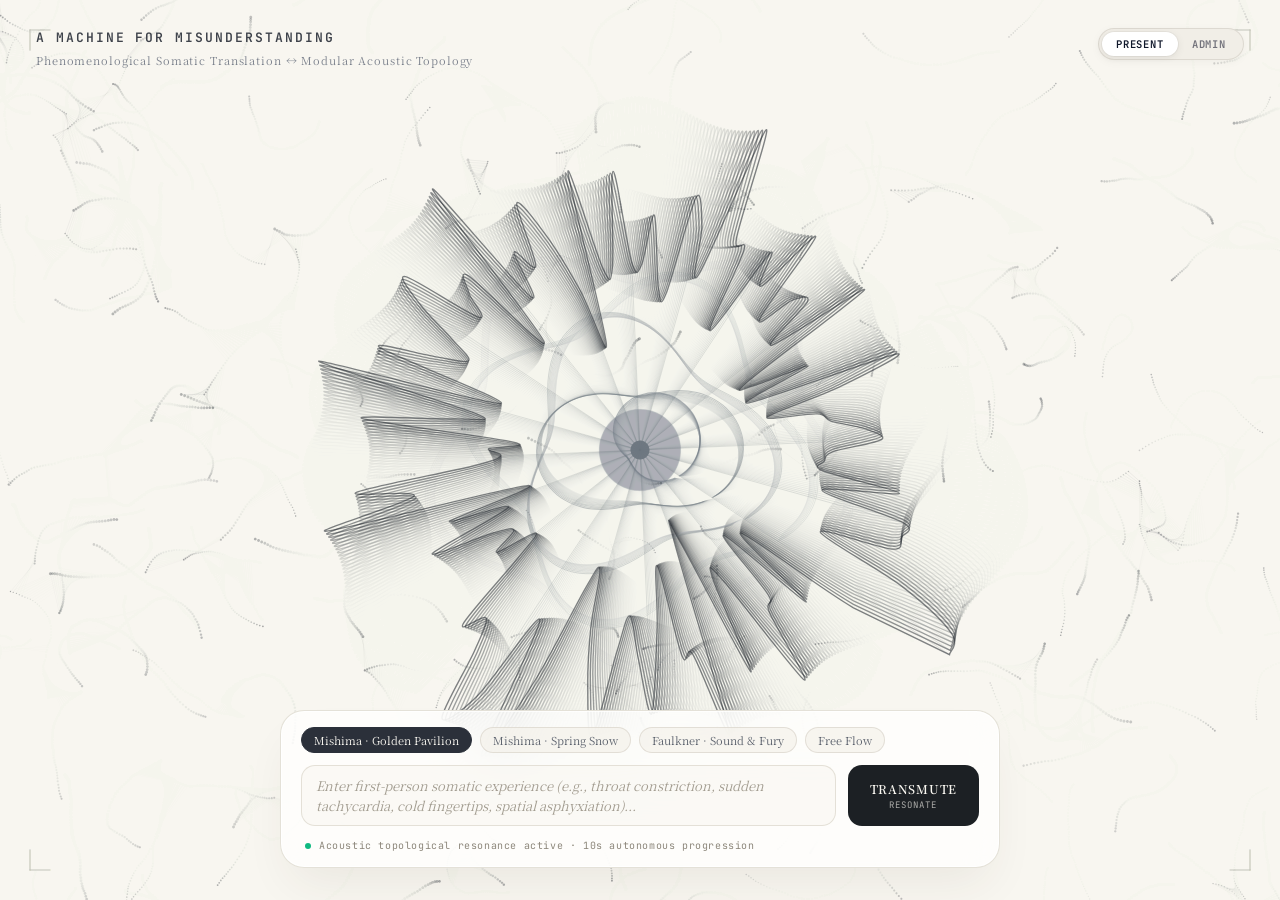
==== web/index.html @ 235a3e31 "feat: dual-mode UI (Present generative art & Admin console) with frequency-driven particles and Engl" ====
<!DOCTYPE html>
<html lang="en">
<head>
  <meta charset="UTF-8">
  <meta name="viewport" content="width=device-width, initial-scale=1.0, maximum-scale=1.0, user-scalable=no">
  <title>A Machine for Misunderstanding · Acoustic Resonant Topology</title>
  <link rel="stylesheet" href="style.css">
  <link rel="preconnect" href="https://fonts.googleapis.com">
  <link rel="preconnect" href="https://fonts.gstatic.com" crossorigin>
  <link href="https://fonts.googleapis.com/css2?family=JetBrains+Mono:ital,wght@0,300;0,400;0,600;0,700;1,400&family=Noto+Serif+SC:wght@300;400;600;700&display=swap" rel="stylesheet">
</head>
<body>

  <!-- ========================================================
       1. PRESENT MODE (Exhibition & Pure Generative Art)
       Warm Ivory Xuan Paper (#f8f6f0), fluid visual aesthetics,
       frequency-driven particle field, zero technical jargon
       ======================================================== -->
  <div id="presentView" class="view-container active">
    <!-- p5.js Full-bleed Canvas Container -->
    <div id="canvasContainer"></div>

    <!-- Floating Minimalist Top Bar -->
    <header class="present-top-bar">
      <div class="present-brand">
        <h1 class="present-brand-en">A MACHINE FOR MISUNDERSTANDING</h1>
        <p class="present-brand-cn">Phenomenological Somatic Translation ↔ Modular Acoustic Topology</p>
      </div>

      <!-- Mode Switch Capsule -->
      <div class="view-switch-capsule">
        <button class="switch-btn active" data-target="present">PRESENT</button>
        <button class="switch-btn" data-target="admin">ADMIN</button>
      </div>
    </header>

    <!-- Floating Minimalist Somatic Input Dock -->
    <div class="present-dock">
      <!-- Literature Excerpt Presets -->
      <div class="present-presets" id="presentPresets">
        <button class="present-preset-chip active" data-id="1">Mishima · Golden Pavilion</button>
        <button class="present-preset-chip" data-id="2">Mishima · Spring Snow</button>
        <button class="present-preset-chip" data-id="3">Faulkner · Sound & Fury</button>
        <button class="present-preset-chip" data-id="custom">Free Flow</button>
      </div>

      <!-- Text Input & Transmutation Action -->
      <div class="present-input-wrap">
        <textarea id="presentTextInput" rows="2" placeholder="Enter first-person somatic experience (e.g., throat constriction, sudden tachycardia, cold fingertips, spatial asphyxiation)..."></textarea>
        <button id="presentTransmuteBtn" class="present-transmute-btn">
          <span class="btn-primary-text">TRANSMUTE</span>
          <span class="btn-sub-text">RESONATE</span>
        </button>
      </div>

      <!-- Non-intrusive Resonance Pulse Indicator -->
      <div class="present-status-row">
        <span class="pulse-dot"></span>
        <span id="presentStatusHint" class="status-hint">Acoustic topological resonance active · 10s autonomous progression</span>
      </div>
    </div>
  </div>


  <!-- ========================================================
       2. ADMIN MODE (Modular Engineering Dashboard)
       Complete 8-channel CV telemetry, 4D sliders, and history log
       ======================================================== -->
  <div id="adminView" class="view-container">
    <div class="app-container">
      <!-- Header Navigation -->
      <header class="top-nav">
        <div class="brand">
          <div class="logo-pulse"></div>
          <div>
            <h1 class="brand-title">A MACHINE FOR MISUNDERSTANDING [ADMIN]</h1>
            <p class="brand-sub">Phenomenological Somatic Translation ↔ VCV Rack Acoustic Center</p>
          </div>
        </div>
        <div class="status-cluster">
          <div class="status-pill status-online">
            <span class="dot"></span>
            <span class="label">OSC: 127.0.0.1:7001</span>
          </div>
          <div class="status-pill status-bpm">
            <span class="label">BPM:</span>
            <span id="headerBpm" class="val-highlight">157</span>
          </div>
          <div class="status-pill status-mode">
            <span id="headerMode" class="val-highlight">Ionian Major (-4V)</span>
          </div>

          <!-- Mode Switch Capsule -->
          <div class="view-switch-capsule">
            <button class="switch-btn" data-target="present">PRESENT</button>
            <button class="switch-btn active" data-target="admin">ADMIN</button>
          </div>
        </div>
      </header>

      <!-- Main Grid -->
      <main class="main-grid">
        <!-- Left Column: Input & Affective Dimensions -->
        <section class="grid-col left-col">
          <!-- Panel 01: Somatic Text Ingress -->
          <div class="card panel-ingress">
            <div class="card-header">
              <div class="header-tag">01 / INGRESS</div>
              <h2>Phenomenological Somatic Ingress</h2>
            </div>
            
            <div class="preset-selector">
              <span class="preset-label">Canonical Excerpts:</span>
              <div class="preset-buttons" id="presetButtons">
                <button class="preset-btn active" data-id="1">Mishima: Golden Pavilion</button>
                <button class="preset-btn" data-id="2">Mishima: Spring Snow</button>
                <button class="preset-btn" data-id="3">Faulkner: Sound & Fury</button>
                <button class="preset-btn" data-id="custom">Custom Blank</button>
              </div>
            </div>

            <div class="input-wrapper">
              <textarea id="bodyTextInput" rows="4" placeholder="Enter first-person somatic description (respiration, throat spasm, thermal dissipation, tachycardia, muscle constriction, spatial asphyxiation)..."></textarea>
              <div class="input-footer">
                <span id="charCount">0 chars</span>
                <button id="interpretBtn" class="btn-primary">
                  <span class="btn-icon">⚡</span>
                  <span class="btn-text">Translate & Drive VCV Rack</span>
                </button>
              </div>
            </div>

            <!-- Blackbox Reasoning Card -->
            <div class="interpretation-box">
              <div class="interp-header">
                <span class="interp-tag">MACHINE INTERPRETATION (DEEPSEEK VADC)</span>
                <span id="interpLatency" class="interp-latency">Ready</span>
              </div>
              <p id="interpReasoning" class="interp-text">System ready. Select a preset or input somatic text to awaken machine translation.</p>
            </div>
          </div>

          <!-- Panel 02: 4D Affective Vector Space -->
          <div class="card panel-vadc">
            <div class="card-header">
              <div class="header-tag">02 / AFFECTIVE SPACE</div>
              <h2>4D Affective Vector Space (Real-time Slider Modulation)</h2>
            </div>

            <div class="sliders-list">
              <!-- Valence -->
              <div class="slider-group">
                <div class="slider-label-row">
                  <span class="axis-name">VALENCE</span>
                  <span class="axis-sub">Agony / Spasm ↔ Warmth / Radiance</span>
                  <span id="valValence" class="axis-value">0.50</span>
                </div>
                <input type="range" id="sliderValence" min="0" max="1" step="0.01" value="0.5" class="range-slider slider-valence">
              </div>

              <!-- Arousal -->
              <div class="slider-group">
                <div class="slider-label-row">
                  <span class="axis-name">AROUSAL</span>
                  <span class="axis-sub">Hypothermic Stupor ↔ Frenzied Shiver</span>
                  <span id="valArousal" class="axis-value">0.50</span>
                </div>
                <input type="range" id="sliderArousal" min="0" max="1" step="0.01" value="0.5" class="range-slider slider-arousal">
              </div>

              <!-- Dominance -->
              <div class="slider-group">
                <div class="slider-label-row">
                  <span class="axis-name">DOMINANCE</span>
                  <span class="axis-sub">Helpless Collapse ↔ Sovereign Expansion</span>
                  <span id="valDominance" class="axis-value">0.50</span>
                </div>
                <input type="range" id="sliderDominance" min="0" max="1" step="0.01" value="0.5" class="range-slider slider-dominance">
              </div>

              <!-- Confidence -->
              <div class="slider-group">
                <div class="slider-label-row">
                  <span class="axis-name">CONFIDENCE</span>
                  <span class="axis-sub">Ambivalence / Drift ↔ Decisive Clarity</span>
                  <span id="valConfidence" class="axis-value">0.70</span>
                </div>
                <input type="range" id="sliderConfidence" min="0" max="1" step="0.01" value="0.7" class="range-slider slider-confidence">
              </div>
            </div>
          </div>
        </section>

        <!-- Right Column: Physical Voltages & Modular Engine -->
        <section class="grid-col right-col">
          <!-- Panel 03: Eurorack 8-Channel CV Telemetry & Control -->
          <div class="card panel-rack">
            <div class="card-header">
              <div class="header-tag">03 / MODULAR RACK MATRIX</div>
              <h2>Eurorack Physical Control Voltages & Modal Chords (8 Channels)</h2>
            </div>

            <div class="cv-grid">
              <!-- CH 1: Timbre -->
              <div class="cv-cell" id="cellTimbre">
                <div class="cell-head">
                  <span class="ch-badge">CH 1</span>
                  <span class="ch-path">/param/timbre</span>
                  <span class="ch-val" id="cvValTimbre">1.25 V</span>
                </div>
                <div class="ch-title">Plaits Timbre & Model</div>
                <div class="ch-desc" id="cvDescTimbre">Model 4 (Harmonic Additive Pad)</div>
                <input type="range" id="sliderCvTimbre" min="0" max="2.65" step="0.01" value="1.25" class="cv-slider">
              </div>

              <!-- CH 2: Frequency -->
              <div class="cv-cell" id="cellFrequency">
                <div class="cell-head">
                  <span class="ch-badge">CH 2</span>
                  <span class="ch-path">/param/frequency</span>
                  <span class="ch-val" id="cvValFrequency">+1.41 V</span>
                </div>
                <div class="ch-title">Clocked BPM (Cardiac Pulse)</div>
                <div class="ch-desc" id="cvDescFrequency">157 BPM (Dense Rhythmic Pulse)</div>
                <input type="range" id="sliderCvFrequency" min="-3" max="4" step="0.05" value="1.41" class="cv-slider">
              </div>

              <!-- CH 3: Amplitude -->
              <div class="cv-cell" id="cellAmplitude">
                <div class="cell-head">
                  <span class="ch-badge">CH 3</span>
                  <span class="ch-path">/param/amplitude</span>
                  <span class="ch-val" id="cvValAmplitude">8.04 V</span>
                </div>
                <div class="ch-title">VCA-1 Level (Master Gain)</div>
                <div class="ch-desc">Full Scale · Non-silent</div>
                <input type="range" id="sliderCvAmplitude" min="2" max="10" step="0.1" value="8.04" class="cv-slider">
              </div>

              <!-- CH 4: Envelope -->
              <div class="cv-cell" id="cellEnvelope">
                <div class="cell-head">
                  <span class="ch-badge">CH 4</span>
                  <span class="ch-path">/param/envelope</span>
                  <span class="ch-val" id="cvValEnvelope">-0.70 V</span>
                </div>
                <div class="ch-title">Plateau Decay / ADSR</div>
                <div class="ch-desc">Spatial Reverb Dissipation</div>
                <input type="range" id="sliderCvEnvelope" min="-5" max="5" step="0.1" value="-0.7" class="cv-slider">
              </div>

              <!-- CH 5: ScaleCV Mode -->
              <div class="cv-cell highlight-cell" id="cellMode">
                <div class="cell-head">
                  <span class="ch-badge">CH 5</span>
                  <span class="ch-path">/param/mode</span>
                  <span class="ch-val" id="cvValMode">-4.00 V</span>
                </div>
                <div class="ch-title">ScaleCV Mode Selection (7 Modal Spectra)</div>
                <div class="ch-desc highlight-text" id="cvDescMode">Ionian Major (-4V · Helpless Resignation & Static Fate)</div>
                <div class="mode-pills">
                  <button class="mode-pill active" data-v="-4.0">Ionian (-4V · Resigned)</button>
                  <button class="mode-pill" data-v="-3.0">Dorian (-3V · Poetic)</button>
                  <button class="mode-pill" data-v="-2.0">Phrygian (-2V · Resilient)</button>
                  <button class="mode-pill" data-v="-1.0">Lydian (-1V · Surreal)</button>
                  <button class="mode-pill" data-v="0.0">Mixolydian (0V · Radiant)</button>
                  <button class="mode-pill" data-v="1.0">Aeolian (+1V · Sorrow)</button>
                  <button class="mode-pill" data-v="2.0">Locrian (+2V · Collapse)</button>
                </div>
              </div>

              <!-- CH 6 & 7: Chord Progression -->
              <div class="cv-cell highlight-cell full-width-cell" id="cellChord">
                <div class="cell-head">
                  <span class="ch-badge">CH 6 & 7</span>
                  <span class="ch-path">/param/chord & type</span>
                  <span class="ch-val" id="cvValChord">IV · Triad</span>
                </div>
                <div class="ch-title-row">
                  <span class="ch-title">Autonomous Chord Progression Sequencer</span>
                  <div class="progression-controls">
                    <button id="toggleProgressionBtn" class="prog-toggle-btn active">⏸ Auto-Progressing</button>
                    <select id="progSpeedSelect" class="prog-speed-select">
                      <option value="6.0">Step 6.0s (Fluid)</option>
                      <option value="10.0" selected>Step 10.0s (Standard · Spatial Breathing)</option>
                      <option value="15.0">Step 15.0s (Slow · Meditative)</option>
                      <option value="20.0">Step 20.0s (Ultra-extended · Drone Micro-shift)</option>
                    </select>
                  </div>
                </div>
                <div class="ch-desc highlight-text" id="cvDescChord">Current Chord: IV (Subdominant) · Triad</div>
                
                <!-- 4-Step Progression Track -->
                <div class="progression-track" id="progressionTrack">
                  <!-- Dynamically rendered by app.js -->
                </div>

                <!-- Manual Chord Fallback Overrides -->
                <div class="chord-selector">
                  <select id="selectChordDegree" class="app-select">
                    <option value="0">I (Tonic - 0V)</option>
                    <option value="1">ii (Supertonic - 1V)</option>
                    <option value="2">iii (Mediant - 2V)</option>
                    <option value="3">IV (Subdominant - 3V)</option>
                    <option value="4">V (Dominant - 4V)</option>
                    <option value="5">vi (Submediant - 5V)</option>
                    <option value="6">vii° (Diminished - 6V)</option>
                  </select>
                  <select id="selectChordType" class="app-select">
                    <option value="0">Triad (0V)</option>
                    <option value="1">7th Chord (1V)</option>
                    <option value="2">9th Chord (2V)</option>
                  </select>
                </div>
              </div>

              <!-- CH 8: Noise Level -->
              <div class="cv-cell" id="cellNoise">
                <div class="cell-head">
                  <span class="ch-badge">CH 8</span>
                  <span class="ch-path">/param/noise</span>
                  <span class="ch-val" id="cvValNoise">6.63 V</span>
                </div>
                <div class="ch-title">MixMaster Track 5 Noise Level</div>
                <div class="ch-desc">Granular Burst & White Noise Overdrive Fader</div>
                <input type="range" id="sliderCvNoise" min="2" max="10" step="0.1" value="6.63" class="cv-slider">
              </div>
            </div>
          </div>

          <!-- Panel 04: Translation Gap History Log -->
          <div class="card panel-history">
            <div class="card-header">
              <div class="header-tag">04 / COMMUNICATION GAP LOG</div>
              <h2>Translation Audit History (Empirical Comparison & Double-Blind Review)</h2>
            </div>
            <div class="history-list" id="historyList">
              <div class="history-loading">Loading history log...</div>
            </div>
          </div>
        </section>
      </main>

      <!-- Bottom Status Bar -->
      <footer class="bottom-bar">
        <span>Project 2: A Machine for Misunderstanding · Rex Li Portfolio</span>
        <span>VCV Rack ↔ Max ↔ DeepSeek VAD Phenomenology Bridge</span>
      </footer>
    </div>
  </div>

  <!-- Scripts -->
  <script src="p5.min.js"></script>
  <script src="visualizer.js"></script>
  <script src="app.js"></script>
</body>
</html>
---- web/style.css ----
/* ========================================================
   A Machine for Misunderstanding · Responsive Modular Styling
   ======================================================== */

:root {
  --bg-main: #0c0f14;
  --bg-card: #151a22;
  --bg-card-sub: #1b222d;
  --border-color: #273142;
  --border-focus: #3b82f6;
  
  --text-main: #e2e8f0;
  --text-muted: #8b9bb4;
  --text-dim: #55657e;
  
  /* Modular Accent Colors */
  --accent-cyan: #06b6d4;
  --accent-amber: #f59e0b;
  --accent-green: #10b981;
  --accent-purple: #a855f7;
  --accent-red: #ef4444;
  --accent-blue: #3b82f6;
  
  --font-mono: 'JetBrains Mono', monospace;
  --font-serif: 'Noto Serif SC', serif;
  
  --radius-sm: 6px;
  --radius-md: 10px;
  --radius-lg: 16px;
}

* {
  box-sizing: border-box;
  margin: 0;
  padding: 0;
}

body {
  background-color: var(--bg-main);
  color: var(--text-main);
  font-family: var(--font-mono);
  font-size: 13px;
  line-height: 1.5;
  -webkit-font-smoothing: antialiased;
  min-height: 100vh;
}

.app-container {
  max-width: 1560px;
  margin: 0 auto;
  padding: 16px 20px;
  display: flex;
  flex-direction: column;
  min-height: 100vh;
  gap: 16px;
}

/* ================= Top Navigation ================= */
.top-nav {
  display: flex;
  justify-content: space-between;
  align-items: center;
  flex-wrap: wrap;
  gap: 16px;
  background: var(--bg-card);
  border: 1px solid var(--border-color);
  padding: 14px 20px;
  border-radius: var(--radius-lg);
  box-shadow: 0 4px 24px rgba(0, 0, 0, 0.4);
}

.brand {
  display: flex;
  align-items: center;
  gap: 14px;
}

.logo-pulse {
  width: 14px;
  height: 14px;
  border-radius: 50%;
  background: var(--accent-cyan);
  box-shadow: 0 0 12px var(--accent-cyan);
  animation: pulse-glow 2s infinite ease-in-out;
}

@keyframes pulse-glow {
  0%, 100% { opacity: 0.8; transform: scale(1); }
  50% { opacity: 1; transform: scale(1.2); }
}

.brand-title {
  font-size: 15px;
  font-weight: 700;
  letter-spacing: 1.5px;
  color: #fff;
}

.brand-sub {
  font-size: 11px;
  color: var(--text-muted);
}

.status-cluster {
  display: flex;
  gap: 10px;
  flex-wrap: wrap;
}

.status-pill {
  display: inline-flex;
  align-items: center;
  gap: 6px;
  background: var(--bg-card-sub);
  border: 1px solid var(--border-color);
  padding: 6px 12px;
  border-radius: 20px;
  font-size: 11px;
}

.status-online .dot {
  width: 7px;
  height: 7px;
  border-radius: 50%;
  background: var(--accent-green);
  box-shadow: 0 0 6px var(--accent-green);
}

.val-highlight {
  font-weight: 700;
  color: var(--accent-amber);
}

/* ================= Main Grid Layout ================= */
.main-grid {
  display: grid;
  grid-template-columns: 1.05fr 1.25fr;
  gap: 16px;
  flex: 1;
}

.grid-col {
  display: flex;
  flex-direction: column;
  gap: 16px;
}

/* ================= Card Base ================= */
.card {
  background: var(--bg-card);
  border: 1px solid var(--border-color);
  border-radius: var(--radius-lg);
  padding: 18px 20px;
  display: flex;
  flex-direction: column;
  gap: 14px;
  box-shadow: 0 4px 20px rgba(0, 0, 0, 0.25);
}

.card-header {
  display: flex;
  flex-direction: column;
  gap: 4px;
  border-bottom: 1px solid var(--border-color);
  padding-bottom: 12px;
}

.header-tag {
  font-size: 10px;
  font-weight: 700;
  letter-spacing: 1.2px;
  color: var(--accent-cyan);
}

.card-header h2 {
  font-size: 15px;
  font-weight: 600;
  color: #fff;
}

/* ================= Presets & Input ================= */
.preset-selector {
  display: flex;
  flex-direction: column;
  gap: 8px;
}

.preset-label {
  font-size: 11px;
  color: var(--text-muted);
}

.preset-buttons {
  display: flex;
  gap: 8px;
  flex-wrap: wrap;
}

.preset-btn {
  background: var(--bg-card-sub);
  border: 1px solid var(--border-color);
  color: var(--text-main);
  padding: 6px 12px;
  border-radius: var(--radius-sm);
  font-family: var(--font-mono);
  font-size: 11px;
  cursor: pointer;
  transition: all 0.2s ease;
}

.preset-btn:hover {
  border-color: var(--accent-cyan);
  background: #1e293b;
}

.preset-btn.active {
  border-color: var(--accent-cyan);
  background: rgba(6, 182, 212, 0.15);
  color: #fff;
  font-weight: 600;
}

.input-wrapper {
  display: flex;
  flex-direction: column;
  gap: 10px;
}

textarea#bodyTextInput {
  width: 100%;
  background: #090d13;
  border: 1px solid var(--border-color);
  border-radius: var(--radius-md);
  color: var(--text-main);
  font-family: var(--font-serif);
  font-size: 14px;
  line-height: 1.7;
  padding: 12px 14px;
  resize: vertical;
  min-height: 90px;
  outline: none;
  transition: border-color 0.2s;
}

textarea#bodyTextInput:focus {
  border-color: var(--accent-blue);
  box-shadow: 0 0 10px rgba(59, 130, 246, 0.2);
}

.input-footer {
  display: flex;
  justify-content: space-between;
  align-items: center;
}

#charCount {
  font-size: 11px;
  color: var(--text-dim);
}

.btn-primary {
  display: inline-flex;
  align-items: center;
  gap: 8px;
  background: linear-gradient(135deg, #2563eb, #1d4ed8);
  border: 1px solid #3b82f6;
  color: #fff;
  font-family: var(--font-mono);
  font-size: 12px;
  font-weight: 600;
  padding: 9px 18px;
  border-radius: var(--radius-sm);
  cursor: pointer;
  box-shadow: 0 2px 12px rgba(37, 99, 235, 0.35);
  transition: all 0.2s;
}

.btn-primary:hover {
  background: linear-gradient(135deg, #3b82f6, #2563eb);
  transform: translateY(-1px);
}

.btn-primary:active {
  transform: translateY(0);
}

.btn-primary.loading {
  opacity: 0.7;
  pointer-events: none;
}

/* ================= Interpretation Box ================= */
.interpretation-box {
  background: rgba(15, 23, 42, 0.7);
  border: 1px solid #1e293b;
  border-left: 3px solid var(--accent-amber);
  border-radius: var(--radius-sm);
  padding: 12px 14px;
  display: flex;
  flex-direction: column;
  gap: 6px;
}

.interp-header {
  display: flex;
  justify-content: space-between;
  align-items: center;
}

.interp-tag {
  font-size: 10px;
  font-weight: 700;
  letter-spacing: 1px;
  color: var(--accent-amber);
}

.interp-latency {
  font-size: 10px;
  color: var(--text-dim);
}

.interp-text {
  font-family: var(--font-serif);
  font-size: 13px;
  color: #cbd5e1;
  line-height: 1.6;
}

/* ================= 4D VADC Sliders ================= */
.sliders-list {
  display: flex;
  flex-direction: column;
  gap: 14px;
}

.slider-group {
  display: flex;
  flex-direction: column;
  gap: 6px;
  background: var(--bg-card-sub);
  border: 1px solid var(--border-color);
  padding: 10px 14px;
  border-radius: var(--radius-md);
}

.slider-label-row {
  display: flex;
  justify-content: space-between;
  align-items: baseline;
}

.axis-name {
  font-size: 11px;
  font-weight: 700;
  letter-spacing: 0.5px;
  color: #f1f5f9;
}

.axis-sub {
  font-size: 10px;
  color: var(--text-dim);
  margin-left: auto;
  margin-right: 14px;
}

.axis-value {
  font-size: 13px;
  font-weight: 700;
  color: var(--accent-cyan);
}

.range-slider {
  width: 100%;
  height: 6px;
  -webkit-appearance: none;
  background: #0f172a;
  border-radius: 4px;
  outline: none;
  margin: 4px 0;
}

.range-slider::-webkit-slider-thumb {
  -webkit-appearance: none;
  width: 16px;
  height: 16px;
  border-radius: 50%;
  background: #fff;
  cursor: pointer;
  border: 2px solid #0284c7;
  box-shadow: 0 0 8px rgba(2, 132, 199, 0.6);
  transition: transform 0.1s;
}

.range-slider::-webkit-slider-thumb:hover {
  transform: scale(1.2);
}

/* ================= Eurorack 8 Channels Matrix ================= */
.cv-grid {
  display: grid;
  grid-template-columns: repeat(2, 1fr);
  gap: 12px;
}

.cv-cell {
  background: var(--bg-card-sub);
  border: 1px solid var(--border-color);
  border-radius: var(--radius-md);
  padding: 12px;
  display: flex;
  flex-direction: column;
  gap: 6px;
}

.cv-cell.highlight-cell {
  border-color: rgba(245, 158, 11, 0.35);
  background: rgba(30, 41, 59, 0.7);
}

.cell-head {
  display: flex;
  align-items: center;
  gap: 8px;
}

.ch-badge {
  background: #0f172a;
  color: var(--accent-cyan);
  border: 1px solid #1e293b;
  font-size: 9px;
  font-weight: 700;
  padding: 2px 6px;
  border-radius: 4px;
}

.ch-path {
  font-size: 10px;
  color: var(--text-dim);
  font-family: var(--font-mono);
}

.ch-val {
  margin-left: auto;
  font-size: 12px;
  font-weight: 700;
  color: var(--accent-amber);
}

.ch-title {
  font-size: 12px;
  font-weight: 600;
  color: #f8fafc;
}

.ch-desc {
  font-size: 10px;
  color: var(--text-muted);
}

.highlight-text {
  color: var(--accent-amber);
  font-weight: 600;
}

.cv-slider {
  width: 100%;
  height: 4px;
  -webkit-appearance: none;
  background: #090d13;
  border-radius: 2px;
  outline: none;
  margin-top: 4px;
}

.cv-slider::-webkit-slider-thumb {
  -webkit-appearance: none;
  width: 12px;
  height: 12px;
  border-radius: 50%;
  background: var(--text-main);
  cursor: pointer;
  border: 1px solid var(--border-color);
}

.mode-pills {
  display: grid;
  grid-template-columns: repeat(auto-fit, minmax(110px, 1fr));
  gap: 6px;
  margin-top: 6px;
}

.mode-pill {
  background: #0f172a;
  border: 1px solid var(--border-color);
  color: var(--text-muted);
  padding: 5px 8px;
  border-radius: 4px;
  font-size: 10px;
  cursor: pointer;
  text-align: center;
  transition: all 0.15s;
  white-space: nowrap;
  overflow: hidden;
  text-overflow: ellipsis;
}

.mode-pill:hover {
  border-color: var(--accent-amber);
  color: #fff;
}

.mode-pill.active {
  border-color: var(--accent-amber);
  background: rgba(245, 158, 11, 0.22);
  color: #fff;
  font-weight: 700;
  box-shadow: 0 0 8px rgba(245, 158, 11, 0.3);
}

.full-width-cell {
  grid-column: 1 / -1;
}

.ch-title-row {
  display: flex;
  justify-content: space-between;
  align-items: center;
  gap: 8px;
  flex-wrap: wrap;
}

.progression-controls {
  display: flex;
  gap: 6px;
  align-items: center;
}

.prog-toggle-btn {
  background: #0f172a;
  border: 1px solid var(--border-color);
  color: var(--text-muted);
  font-family: var(--font-mono);
  font-size: 10px;
  padding: 4px 10px;
  border-radius: var(--radius-sm);
  cursor: pointer;
  transition: all 0.2s;
}

.prog-toggle-btn.active {
  border-color: var(--accent-green);
  background: rgba(16, 185, 129, 0.15);
  color: var(--accent-green);
  font-weight: 600;
}

.prog-speed-select {
  background: #0f172a;
  border: 1px solid var(--border-color);
  color: var(--text-main);
  font-family: var(--font-mono);
  font-size: 10px;
  padding: 4px 8px;
  border-radius: var(--radius-sm);
  outline: none;
}

.progression-track {
  display: grid;
  grid-template-columns: repeat(4, 1fr);
  gap: 8px;
  margin: 8px 0;
}

.prog-step-capsule {
  background: #090d13;
  border: 1px solid var(--border-color);
  border-radius: var(--radius-sm);
  padding: 8px 10px;
  display: flex;
  flex-direction: column;
  gap: 2px;
  cursor: pointer;
  transition: all 0.2s ease;
  position: relative;
}

.prog-step-capsule:hover {
  border-color: var(--accent-amber);
  background: #131922;
}

.prog-step-capsule .step-idx {
  font-size: 9px;
  color: var(--text-dim);
  font-family: var(--font-mono);
}

.prog-step-capsule .step-name {
  font-size: 11px;
  font-weight: 600;
  color: var(--text-main);
}

.prog-step-capsule.active {
  border-color: var(--accent-amber);
  background: rgba(245, 158, 11, 0.25);
  box-shadow: 0 0 12px rgba(245, 158, 11, 0.4);
  transform: translateY(-2px);
}

.prog-step-capsule.active .step-name {
  color: #fff;
  font-weight: 700;
}

.chord-selector {
  display: flex;
  gap: 6px;
  margin-top: 6px;
}

.app-select {
  flex: 1;
  background: #0f172a;
  border: 1px solid var(--border-color);
  color: #fff;
  font-family: var(--font-mono);
  font-size: 10px;
  padding: 5px 8px;
  border-radius: 4px;
  outline: none;
  cursor: pointer;
}

.app-select:focus {
  border-color: var(--accent-blue);
}

/* ================= History List ================= */
.panel-history {
  max-height: 280px;
}

.history-list {
  display: flex;
  flex-direction: column;
  gap: 8px;
  overflow-y: auto;
  max-height: 200px;
  padding-right: 4px;
}

.history-list::-webkit-scrollbar {
  width: 4px;
}

.history-list::-webkit-scrollbar-thumb {
  background: var(--border-color);
  border-radius: 2px;
}

.history-item {
  background: var(--bg-card-sub);
  border: 1px solid var(--border-color);
  border-radius: var(--radius-sm);
  padding: 8px 12px;
  display: flex;
  flex-direction: column;
  gap: 4px;
  font-size: 11px;
}

.history-item-head {
  display: flex;
  justify-content: space-between;
  align-items: center;
}

.history-title {
  font-weight: 700;
  color: #f1f5f9;
}

.history-time {
  font-size: 9px;
  color: var(--text-dim);
}

.history-snippet {
  font-family: var(--font-serif);
  color: var(--text-muted);
  white-space: nowrap;
  overflow: hidden;
  text-overflow: ellipsis;
}

.history-meta {
  display: flex;
  gap: 12px;
  font-size: 10px;
  color: var(--accent-cyan);
}

.history-loading {
  color: var(--text-dim);
  text-align: center;
  padding: 20px 0;
}

/* ================= Bottom Bar ================= */
.bottom-bar {
  display: flex;
  justify-content: space-between;
  align-items: center;
  font-size: 11px;
  color: var(--text-dim);
  padding: 10px 4px;
  border-top: 1px solid var(--border-color);
  flex-wrap: wrap;
  gap: 8px;
}

/* ================= Responsive Breakpoints ================= */
@media (max-width: 1024px) {
  .main-grid {
    grid-template-columns: 1fr;
  }
  .cv-grid {
    grid-template-columns: repeat(2, 1fr);
  }
}

@media (max-width: 640px) {
  .app-container {
    padding: 10px;
  }
  .top-nav {
    flex-direction: column;
    align-items: flex-start;
  }
  .status-cluster {
    width: 100%;
    justify-content: space-between;
  }
  .cv-grid {
    grid-template-columns: 1fr;
  }
  .mode-pills {
    grid-template-columns: 1fr 1fr;
  }
}

/* ========================================================
   Dual-Mode Container & Present View Aesthetics (Warm Ivory)
   ======================================================== */
.view-container {
  display: none;
  width: 100%;
  min-height: 100vh;
}

.view-container.active {
  display: block;
}

#presentView.view-container.active {
  display: flex;
  flex-direction: column;
  position: fixed;
  inset: 0;
  width: 100vw;
  height: 100vh;
  overflow: hidden;
  background-color: #f8f6f0; /* Warm Ivory / Raw Xuan Paper */
  color: #1a1c1e;
  user-select: none;
}

/* p5.js Full-screen Canvas Container */
#canvasContainer {
  position: absolute;
  inset: 0;
  width: 100%;
  height: 100%;
  z-index: 1;
}

#canvasContainer canvas {
  display: block;
  width: 100% !important;
  height: 100% !important;
}

/* Minimalist Floating Top Bar */
.present-top-bar {
  position: absolute;
  top: 28px;
  left: 36px;
  right: 36px;
  display: flex;
  justify-content: space-between;
  align-items: flex-start;
  z-index: 10;
  pointer-events: none;
}

.present-brand {
  display: flex;
  flex-direction: column;
  gap: 4px;
}

.present-brand-en {
  font-family: var(--font-mono);
  font-size: 13px;
  font-weight: 600;
  letter-spacing: 0.15em;
  color: #2b303a;
  opacity: 0.9;
  margin: 0;
}

.present-brand-cn {
  font-family: var(--font-serif);
  font-size: 11px;
  letter-spacing: 0.08em;
  color: #7c828d;
  margin: 0;
}

/* Dual-Mode Switcher Capsule */
.view-switch-capsule {
  pointer-events: auto;
  display: inline-flex;
  align-items: center;
  background: rgba(240, 237, 230, 0.85);
  backdrop-filter: blur(12px);
  -webkit-backdrop-filter: blur(12px);
  border: 1px solid rgba(210, 205, 195, 0.65);
  padding: 3px;
  border-radius: 999px;
  box-shadow: 0 2px 10px rgba(0, 0, 0, 0.04);
}

#adminView .view-switch-capsule {
  background: rgba(20, 25, 34, 0.85);
  border-color: rgba(59, 130, 246, 0.35);
  box-shadow: 0 2px 12px rgba(0, 0, 0, 0.5);
}

.switch-btn {
  border: none;
  background: transparent;
  color: #71717a;
  font-family: var(--font-mono);
  font-size: 10.5px;
  font-weight: 600;
  letter-spacing: 0.08em;
  padding: 5px 14px;
  border-radius: 999px;
  cursor: pointer;
  transition: all 0.2s cubic-bezier(0.16, 1, 0.3, 1);
}

.switch-btn:hover {
  color: #18181b;
}

#adminView .switch-btn:hover {
  color: #e2e8f0;
}

.switch-btn.active {
  background: #ffffff;
  color: #0f172a;
  box-shadow: 0 2px 8px rgba(0, 0, 0, 0.08), 0 0 0 1px rgba(0, 0, 0, 0.04);
}

#adminView .switch-btn.active {
  background: #3b82f6;
  color: #ffffff;
  box-shadow: 0 0 12px rgba(59, 130, 246, 0.5);
}

/* Minimalist Floating Phenomenological Dock */
.present-dock {
  position: absolute;
  bottom: 32px;
  left: 50%;
  transform: translateX(-50%);
  width: min(720px, calc(100vw - 48px));
  z-index: 10;
  background: rgba(255, 255, 255, 0.78);
  backdrop-filter: blur(28px) saturate(180%);
  -webkit-backdrop-filter: blur(28px) saturate(180%);
  border: 1px solid rgba(224, 220, 210, 0.85);
  border-radius: 24px;
  padding: 16px 20px 14px 20px;
  box-shadow: 0 24px 48px -12px rgba(60, 50, 35, 0.08),
              0 0 0 1px rgba(255, 255, 255, 0.8) inset;
  display: flex;
  flex-direction: column;
  gap: 12px;
  transition: all 0.3s cubic-bezier(0.16, 1, 0.3, 1);
}

.present-dock:focus-within {
  background: rgba(255, 255, 255, 0.94);
  border-color: rgba(180, 165, 140, 0.9);
  box-shadow: 0 28px 56px -12px rgba(60, 50, 35, 0.12),
              0 0 0 1px rgba(255, 255, 255, 0.95) inset;
}

.present-presets {
  display: flex;
  gap: 8px;
  flex-wrap: wrap;
}

.present-preset-chip {
  background: rgba(244, 241, 234, 0.7);
  border: 1px solid rgba(215, 210, 200, 0.65);
  color: #5c626d;
  font-family: var(--font-serif);
  font-size: 11px;
  padding: 4px 12px;
  border-radius: 999px;
  cursor: pointer;
  transition: all 0.2s ease;
}

.present-preset-chip:hover {
  background: rgba(235, 230, 220, 0.95);
  color: #1a1c1e;
  border-color: rgba(180, 170, 155, 0.85);
}

.present-preset-chip.active {
  background: #2b303a;
  color: #f8f6f0;
  border-color: #2b303a;
}

.present-input-wrap {
  display: flex;
  gap: 12px;
  align-items: stretch;
}

#presentTextInput {
  flex: 1;
  background: rgba(248, 246, 240, 0.5);
  border: 1px solid rgba(220, 215, 205, 0.75);
  border-radius: 14px;
  padding: 10px 14px;
  color: #1a1c1e;
  font-family: var(--font-serif);
  font-size: 13px;
  line-height: 1.5;
  resize: none;
  outline: none;
  transition: all 0.2s ease;
}

#presentTextInput::placeholder {
  color: #a49e92;
  font-style: italic;
}

#presentTextInput:focus {
  background: #ffffff;
  border-color: #928b7d;
  box-shadow: 0 0 0 2px rgba(146, 139, 125, 0.15);
}

.present-transmute-btn {
  display: flex;
  flex-direction: column;
  justify-content: center;
  align-items: center;
  background: #1c2024;
  color: #f8f6f0;
  border: none;
  border-radius: 14px;
  padding: 0 22px;
  cursor: pointer;
  transition: all 0.2s cubic-bezier(0.16, 1, 0.3, 1);
  white-space: nowrap;
}

.present-transmute-btn:hover {
  background: #000000;
  transform: translateY(-1px);
  box-shadow: 0 6px 16px rgba(0, 0, 0, 0.14);
}

.present-transmute-btn:active {
  transform: translateY(0);
}

.present-transmute-btn.loading {
  opacity: 0.6;
  pointer-events: none;
}

.btn-primary-text {
  font-family: var(--font-serif);
  font-size: 12px;
  font-weight: 600;
  letter-spacing: 0.06em;
}

.btn-sub-text {
  font-family: var(--font-mono);
  font-size: 9px;
  letter-spacing: 0.12em;
  opacity: 0.65;
  margin-top: 2px;
}

.present-status-row {
  display: flex;
  align-items: center;
  gap: 8px;
  padding: 0 4px;
}

.pulse-dot {
  width: 6px;
  height: 6px;
  border-radius: 50%;
  background: #10b981;
  animation: presentPulse 2.5s infinite ease-in-out;
}

@keyframes presentPulse {
  0%, 100% { opacity: 0.4; transform: scale(0.9); }
  50% { opacity: 1; transform: scale(1.2); }
}

.status-hint {
  font-family: var(--font-mono);
  font-size: 10px;
  letter-spacing: 0.06em;
  color: #8c867a;
}
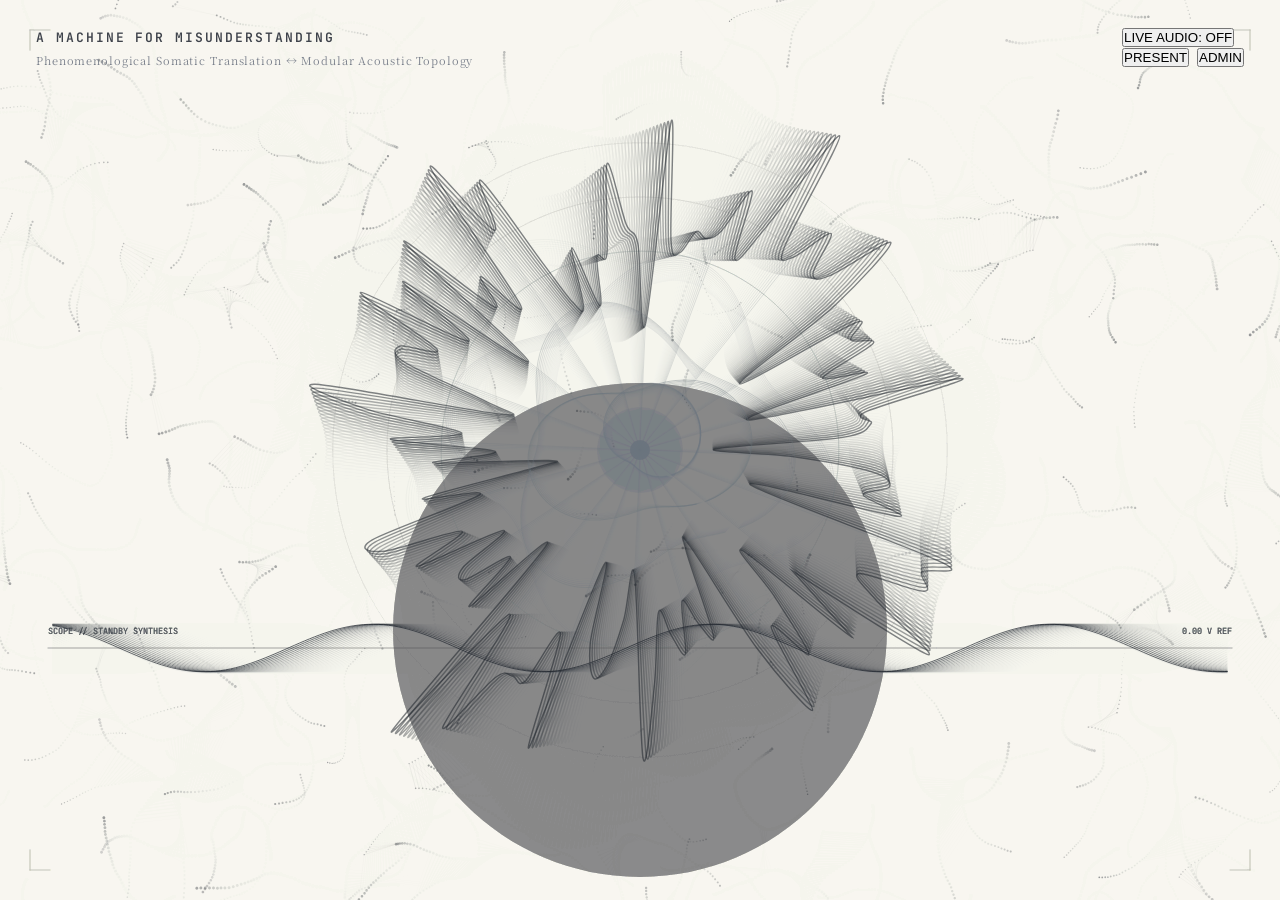
==== commit 68cb8dd9: "feat: real-time live audio capture with time-domain oscilloscope ribbon and FFT spectral heatmap" ====
--- a/web/index.html
+++ b/web/index.html
@@ -27,10 +27,18 @@
         <p class="present-brand-cn">Phenomenological Somatic Translation ↔ Modular Acoustic Topology</p>
       </div>
 
-      <!-- Mode Switch Capsule -->
-      <div class="view-switch-capsule">
-        <button class="switch-btn active" data-target="present">PRESENT</button>
-        <button class="switch-btn" data-target="admin">ADMIN</button>
+      <div class="present-top-actions">
+        <!-- Live Audio Capture Toggle -->
+        <button id="presentAudioBtn" class="audio-capture-btn" title="Toggle Real-Time Audio Capture from VCV Rack">
+          <span class="audio-dot"></span>
+          <span class="audio-label">LIVE AUDIO: OFF</span>
+        </button>
+
+        <!-- Mode Switch Capsule -->
+        <div class="view-switch-capsule">
+          <button class="switch-btn active" data-target="present">PRESENT</button>
+          <button class="switch-btn" data-target="admin">ADMIN</button>
+        </div>
       </div>
     </header>
 
@@ -78,6 +86,12 @@
           </div>
         </div>
         <div class="status-cluster">
+          <!-- Live Audio Capture Toggle -->
+          <button id="adminAudioBtn" class="audio-capture-btn" title="Toggle Real-Time Audio Capture from VCV Rack">
+            <span class="audio-dot"></span>
+            <span class="audio-label">LIVE AUDIO: OFF</span>
+          </button>
+
           <div class="status-pill status-online">
             <span class="dot"></span>
             <span class="label">OSC: 127.0.0.1:7001</span>
--- a/web/style.css
+++ b/web/style.css
@@ -827,6 +827,99 @@
   letter-spacing: 0.08em;
   color: #7c828d;
   margin: 0;
+.present-top-actions {
+  pointer-events: auto;
+  display: flex;
+  align-items: center;
+  gap: 12px;
+}
+
+.audio-capture-btn {
+  display: inline-flex;
+  align-items: center;
+  gap: 8px;
+  background: rgba(240, 237, 230, 0.85);
+  backdrop-filter: blur(12px);
+  -webkit-backdrop-filter: blur(12px);
+  border: 1px solid rgba(210, 205, 195, 0.65);
+  padding: 6px 14px;
+  border-radius: 999px;
+  cursor: pointer;
+  box-shadow: 0 2px 10px rgba(0, 0, 0, 0.04);
+  transition: all 0.25s cubic-bezier(0.16, 1, 0.3, 1);
+}
+
+#adminView .audio-capture-btn {
+  background: rgba(20, 25, 34, 0.85);
+  border-color: rgba(59, 130, 246, 0.35);
+  box-shadow: 0 2px 12px rgba(0, 0, 0, 0.5);
+}
+
+.audio-capture-btn .audio-dot {
+  width: 7px;
+  height: 7px;
+  border-radius: 50%;
+  background: #a1a1aa;
+  transition: all 0.3s ease;
+}
+
+.audio-capture-btn .audio-label {
+  font-family: var(--font-mono);
+  font-size: 10px;
+  font-weight: 600;
+  letter-spacing: 0.08em;
+  color: #52525b;
+  transition: all 0.2s ease;
+}
+
+#adminView .audio-capture-btn .audio-label {
+  color: #94a3b8;
+}
+
+.audio-capture-btn:hover {
+  transform: translateY(-1px);
+  border-color: rgba(160, 150, 135, 0.9);
+}
+
+#adminView .audio-capture-btn:hover {
+  border-color: #3b82f6;
+}
+
+.audio-capture-btn.active {
+  background: rgba(240, 253, 244, 0.95);
+  border-color: rgba(34, 197, 94, 0.6);
+  box-shadow: 0 0 16px rgba(34, 197, 94, 0.25);
+}
+
+#adminView .audio-capture-btn.active {
+  background: rgba(16, 185, 129, 0.15);
+  border-color: #10b981;
+  box-shadow: 0 0 14px rgba(16, 185, 129, 0.4);
+}
+
+.audio-capture-btn.active .audio-dot {
+  background: #16a34a;
+  box-shadow: 0 0 8px #22c55e;
+  animation: audioPulse 1.2s infinite ease-in-out;
+}
+
+#adminView .audio-capture-btn.active .audio-dot {
+  background: #10b981;
+  box-shadow: 0 0 8px #10b981;
+  animation: audioPulse 1.2s infinite ease-in-out;
+}
+
+.audio-capture-btn.active .audio-label {
+  color: #15803d;
+}
+
+#adminView .audio-capture-btn.active .audio-label {
+  color: #34d399;
+}
+
+@keyframes audioPulse {
+  0%, 100% { transform: scale(1); opacity: 0.8; }
+  50% { transform: scale(1.4); opacity: 1; }
 }
 
 /* Dual-Mode Switcher Capsule */
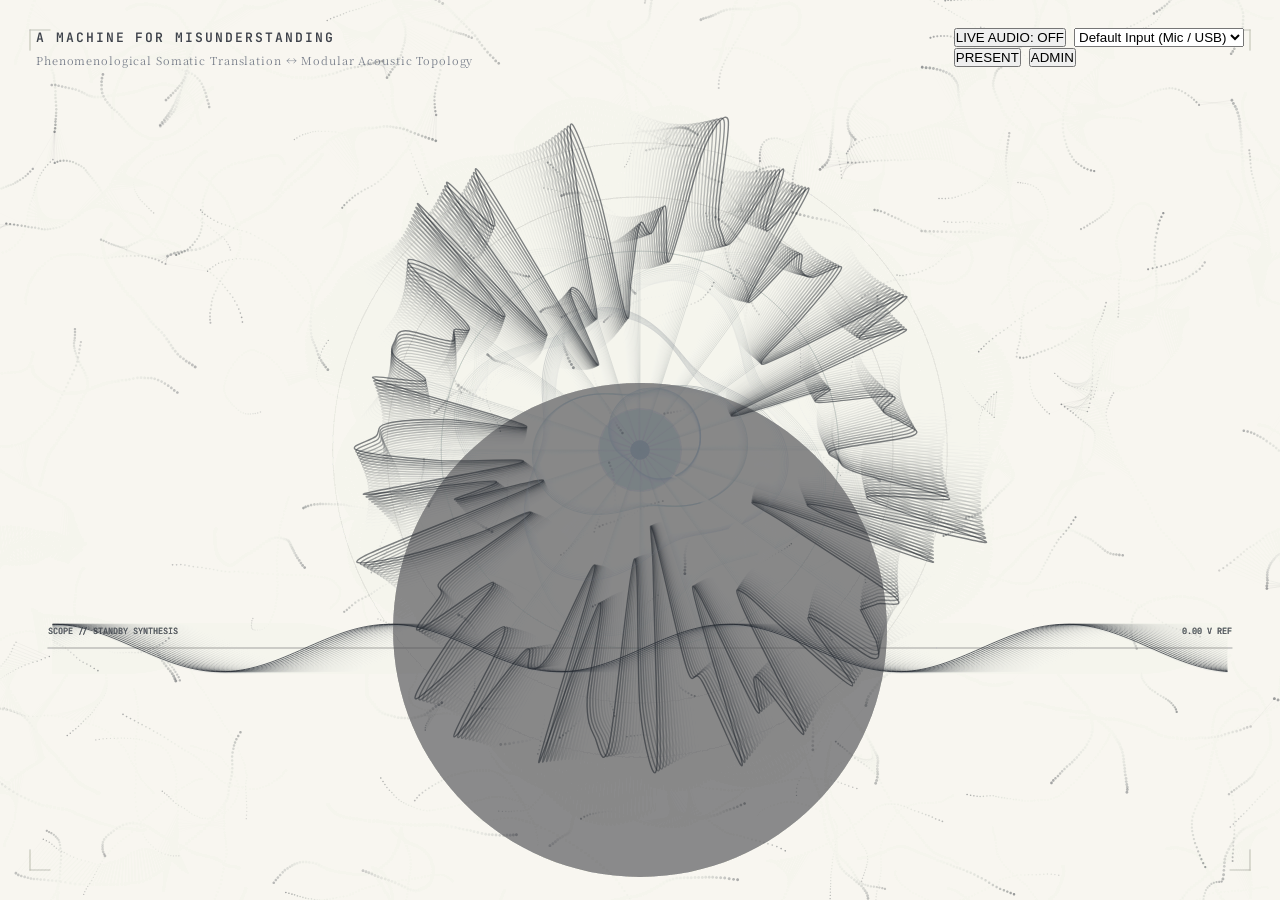
==== commit c02cb094: "feat: add audio input device selector dropdown to live audio capture cluster" ====
--- a/web/index.html
+++ b/web/index.html
@@ -28,11 +28,16 @@
       </div>
 
       <div class="present-top-actions">
-        <!-- Live Audio Capture Toggle -->
-        <button id="presentAudioBtn" class="audio-capture-btn" title="Toggle Real-Time Audio Capture from VCV Rack">
-          <span class="audio-dot"></span>
-          <span class="audio-label">LIVE AUDIO: OFF</span>
-        </button>
+        <!-- Live Audio Capture Toggle & Device Selector -->
+        <div class="audio-control-cluster">
+          <button id="presentAudioBtn" class="audio-capture-btn" title="Toggle Real-Time Audio Capture from VCV Rack">
+            <span class="audio-dot"></span>
+            <span class="audio-label">LIVE AUDIO: OFF</span>
+          </button>
+          <select id="presentAudioDeviceSelect" class="audio-device-select" title="Select Audio Input Source">
+            <option value="default">Default Input (Mic / USB)</option>
+          </select>
+        </div>
 
         <!-- Mode Switch Capsule -->
         <div class="view-switch-capsule">
@@ -86,11 +91,16 @@
           </div>
         </div>
         <div class="status-cluster">
-          <!-- Live Audio Capture Toggle -->
-          <button id="adminAudioBtn" class="audio-capture-btn" title="Toggle Real-Time Audio Capture from VCV Rack">
-            <span class="audio-dot"></span>
-            <span class="audio-label">LIVE AUDIO: OFF</span>
-          </button>
+          <!-- Live Audio Capture Toggle & Device Selector -->
+          <div class="audio-control-cluster">
+            <button id="adminAudioBtn" class="audio-capture-btn" title="Toggle Real-Time Audio Capture from VCV Rack">
+              <span class="audio-dot"></span>
+              <span class="audio-label">LIVE AUDIO: OFF</span>
+            </button>
+            <select id="adminAudioDeviceSelect" class="audio-device-select" title="Select Audio Input Source">
+              <option value="default">Default Input (Mic / USB)</option>
+            </select>
+          </div>
 
           <div class="status-pill status-online">
             <span class="dot"></span>
--- a/web/style.css
+++ b/web/style.css
@@ -834,6 +834,47 @@
   gap: 12px;
 }
 
+.audio-control-cluster {
+  display: inline-flex;
+  align-items: center;
+  gap: 8px;
+}
+
+.audio-device-select {
+  background: rgba(240, 237, 230, 0.85);
+  backdrop-filter: blur(12px);
+  -webkit-backdrop-filter: blur(12px);
+  border: 1px solid rgba(210, 205, 195, 0.65);
+  padding: 5px 12px;
+  border-radius: 999px;
+  font-family: var(--font-mono);
+  font-size: 10px;
+  font-weight: 500;
+  color: #52525b;
+  outline: none;
+  cursor: pointer;
+  box-shadow: 0 2px 10px rgba(0, 0, 0, 0.04);
+  max-width: 180px;
+  text-overflow: ellipsis;
+  white-space: nowrap;
+  transition: all 0.2s ease;
+}
+
+#adminView .audio-device-select {
+  background: rgba(20, 25, 34, 0.85);
+  border-color: rgba(59, 130, 246, 0.35);
+  color: #94a3b8;
+  box-shadow: 0 2px 12px rgba(0, 0, 0, 0.5);
+}
+
+.audio-device-select:focus, .audio-device-select:hover {
+  border-color: rgba(160, 150, 135, 0.9);
+}
+
+#adminView .audio-device-select:focus, #adminView .audio-device-select:hover {
+  border-color: #3b82f6;
+}
+
 .audio-capture-btn {
   display: inline-flex;
   align-items: center;
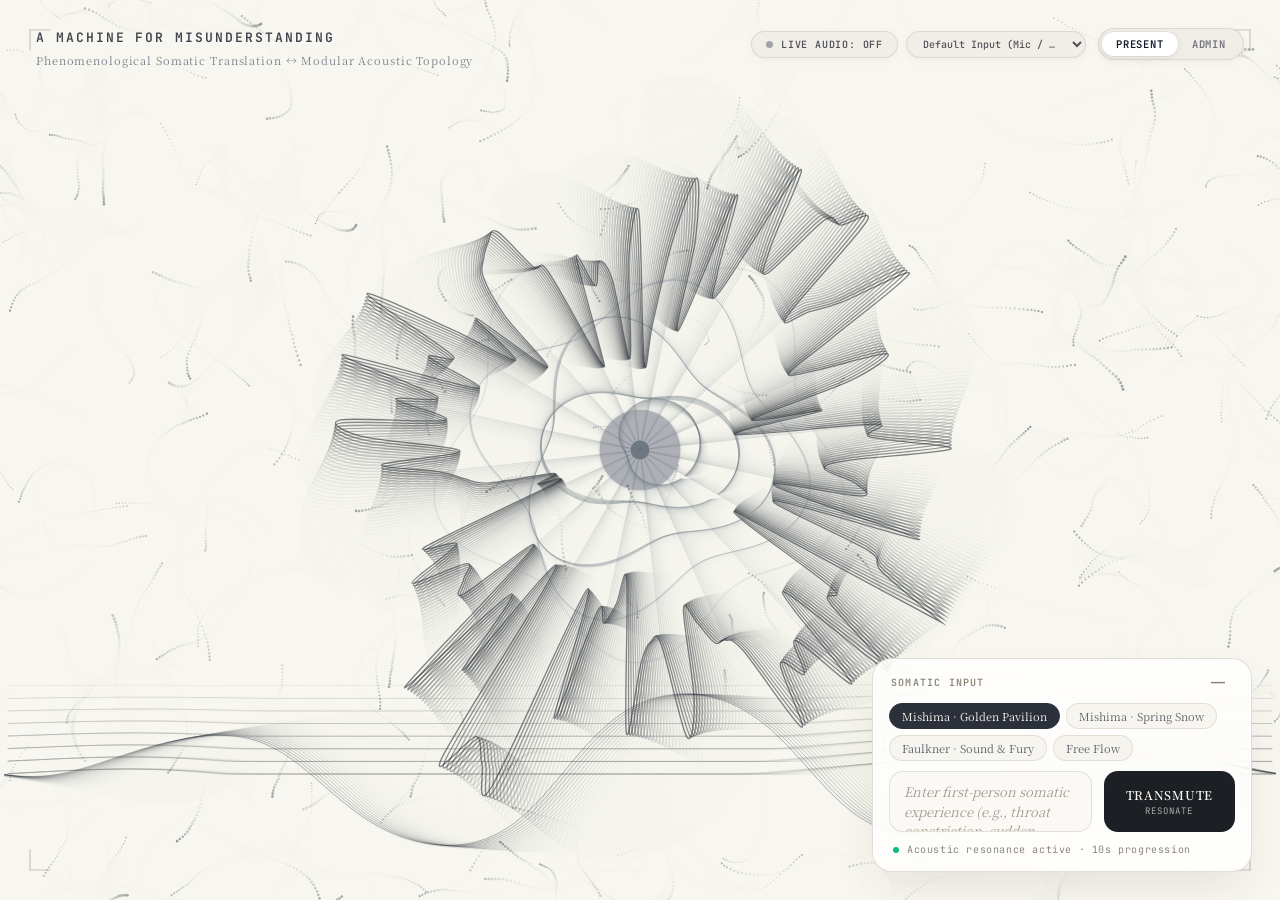
==== commit 47508a65: "feat(art-direction): move input dock to right side with minimize pill; replace ugly rectangle wash w" ====
--- a/web/index.html
+++ b/web/index.html
@@ -47,8 +47,13 @@
       </div>
     </header>
 
-    <!-- Floating Minimalist Somatic Input Dock -->
-    <div class="present-dock">
+    <!-- Floating Minimalist Somatic Side Dock (Positioned to Right Margin) -->
+    <div class="present-dock" id="presentDock">
+      <div class="present-dock-header">
+        <span class="dock-title">SOMATIC INPUT</span>
+        <button id="dockMinimizeBtn" class="dock-minimize-btn" title="Minimize to Corner">—</button>
+      </div>
+
       <!-- Literature Excerpt Presets -->
       <div class="present-presets" id="presentPresets">
         <button class="present-preset-chip active" data-id="1">Mishima · Golden Pavilion</button>
@@ -59,7 +64,7 @@
 
       <!-- Text Input & Transmutation Action -->
       <div class="present-input-wrap">
-        <textarea id="presentTextInput" rows="2" placeholder="Enter first-person somatic experience (e.g., throat constriction, sudden tachycardia, cold fingertips, spatial asphyxiation)..."></textarea>
+        <textarea id="presentTextInput" rows="2" placeholder="Enter first-person somatic experience (e.g., throat constriction, sudden tachycardia, cold fingertips)..."></textarea>
         <button id="presentTransmuteBtn" class="present-transmute-btn">
           <span class="btn-primary-text">TRANSMUTE</span>
           <span class="btn-sub-text">RESONATE</span>
@@ -69,9 +74,15 @@
       <!-- Non-intrusive Resonance Pulse Indicator -->
       <div class="present-status-row">
         <span class="pulse-dot"></span>
-        <span id="presentStatusHint" class="status-hint">Acoustic topological resonance active · 10s autonomous progression</span>
+        <span id="presentStatusHint" class="status-hint">Acoustic resonance active · 10s progression</span>
       </div>
     </div>
+
+    <!-- Floating Restore Pill Button (Visible when dock is minimized) -->
+    <button id="dockRestoreBtn" class="dock-restore-btn" style="display: none;" title="Open Somatic Input">
+      <span class="pulse-dot"></span>
+      <span>INPUT</span>
+    </button>
   </div>
 
 
--- a/web/style.css
+++ b/web/style.css
@@ -827,6 +827,8 @@
   letter-spacing: 0.08em;
   color: #7c828d;
   margin: 0;
+}
+
 .present-top-actions {
   pointer-events: auto;
   display: flex;
@@ -1017,38 +1019,107 @@
   box-shadow: 0 0 12px rgba(59, 130, 246, 0.5);
 }
 
-/* Minimalist Floating Phenomenological Dock */
+/* Minimalist Floating Phenomenological Side Dock (Right-Margin Anchor) */
 .present-dock {
   position: absolute;
-  bottom: 32px;
-  left: 50%;
-  transform: translateX(-50%);
-  width: min(720px, calc(100vw - 48px));
-  z-index: 10;
-  background: rgba(255, 255, 255, 0.78);
+  bottom: 28px;
+  right: 28px;
+  width: 380px;
+  max-width: calc(100vw - 56px);
+  z-index: 25;
+  background: rgba(255, 255, 255, 0.82);
   backdrop-filter: blur(28px) saturate(180%);
   -webkit-backdrop-filter: blur(28px) saturate(180%);
-  border: 1px solid rgba(224, 220, 210, 0.85);
-  border-radius: 24px;
-  padding: 16px 20px 14px 20px;
-  box-shadow: 0 24px 48px -12px rgba(60, 50, 35, 0.08),
-              0 0 0 1px rgba(255, 255, 255, 0.8) inset;
-  display: flex;
-  flex-direction: column;
-  gap: 12px;
-  transition: all 0.3s cubic-bezier(0.16, 1, 0.3, 1);
+  border: 1px solid rgba(220, 215, 205, 0.85);
+  border-radius: 20px;
+  padding: 14px 16px;
+  box-shadow: 0 20px 48px -12px rgba(60, 50, 35, 0.12),
+              0 0 0 1px rgba(255, 255, 255, 0.9) inset;
+  display: flex;
+  flex-direction: column;
+  gap: 10px;
+  transition: transform 0.3s cubic-bezier(0.16, 1, 0.3, 1), opacity 0.25s ease;
+}
+
+.present-dock.minimized {
+  transform: translateY(calc(100% + 40px));
+  opacity: 0;
+  pointer-events: none;
+}
+
+.present-dock-header {
+  display: flex;
+  justify-content: space-between;
+  align-items: center;
+  padding: 0 2px 2px 2px;
+}
+
+.dock-title {
+  font-family: var(--font-mono);
+  font-size: 10px;
+  font-weight: 600;
+  letter-spacing: 0.12em;
+  color: #8c8577;
+}
+
+.dock-minimize-btn {
+  background: transparent;
+  border: none;
+  color: #8c8577;
+  font-size: 14px;
+  font-weight: 600;
+  cursor: pointer;
+  padding: 2px 8px;
+  border-radius: 6px;
+  line-height: 1;
+  transition: all 0.15s ease;
+}
+
+.dock-minimize-btn:hover {
+  background: rgba(0, 0, 0, 0.06);
+  color: #1a1c1e;
+}
+
+/* Floating Restore Pill Button (When Dock is Minimized) */
+.dock-restore-btn {
+  position: absolute;
+  bottom: 28px;
+  right: 28px;
+  z-index: 24;
+  display: flex;
+  align-items: center;
+  gap: 8px;
+  background: rgba(255, 255, 255, 0.88);
+  backdrop-filter: blur(20px);
+  border: 1px solid rgba(215, 210, 200, 0.85);
+  border-radius: 999px;
+  padding: 8px 16px;
+  font-family: var(--font-mono);
+  font-size: 11px;
+  font-weight: 600;
+  letter-spacing: 0.08em;
+  color: #2b303a;
+  cursor: pointer;
+  box-shadow: 0 10px 24px -6px rgba(60, 50, 35, 0.1);
+  transition: all 0.2s cubic-bezier(0.16, 1, 0.3, 1);
+}
+
+.dock-restore-btn:hover {
+  background: #ffffff;
+  transform: translateY(-2px);
+  box-shadow: 0 14px 28px -6px rgba(60, 50, 35, 0.15);
 }
 
 .present-dock:focus-within {
   background: rgba(255, 255, 255, 0.94);
   border-color: rgba(180, 165, 140, 0.9);
-  box-shadow: 0 28px 56px -12px rgba(60, 50, 35, 0.12),
+  box-shadow: 0 28px 56px -12px rgba(60, 50, 35, 0.14),
               0 0 0 1px rgba(255, 255, 255, 0.95) inset;
 }
 
 .present-presets {
   display: flex;
-  gap: 8px;
+  gap: 6px;
   flex-wrap: wrap;
 }
 
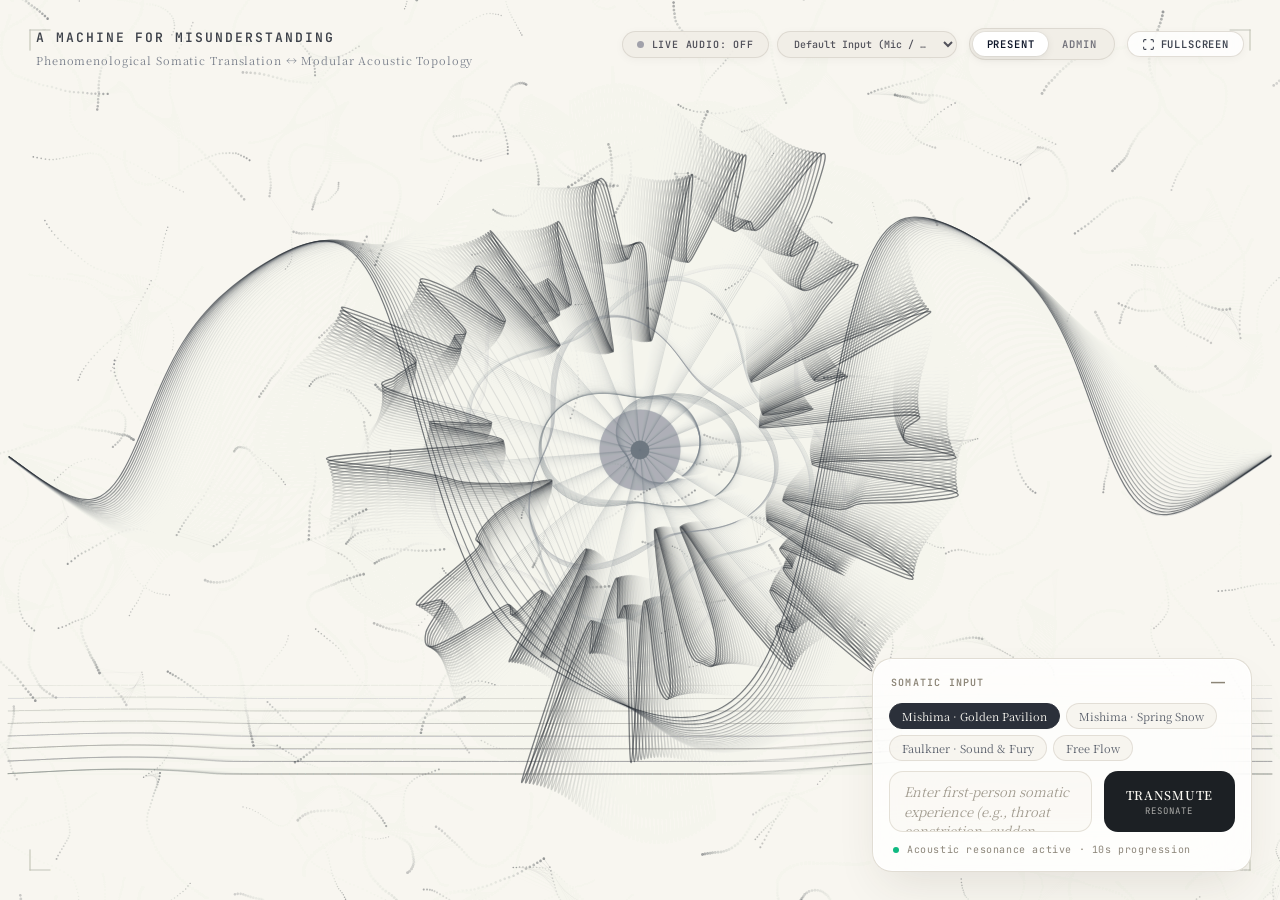
==== commit 7b84f08b: "feat: add fullscreen toggle button with F-key shortcut for exhibition display" ====
--- a/web/index.html
+++ b/web/index.html
@@ -44,6 +44,17 @@
           <button class="switch-btn active" data-target="present">PRESENT</button>
           <button class="switch-btn" data-target="admin">ADMIN</button>
         </div>
+
+        <!-- Fullscreen Toggle Button -->
+        <button id="fullscreenToggleBtn" class="fullscreen-btn" title="Toggle Fullscreen (F)">
+          <svg class="fs-icon enter" viewBox="0 0 24 24" width="13" height="13" fill="none" stroke="currentColor" stroke-width="2">
+            <path d="M8 3H5a2 2 0 0 0-2 2v3m18 0V5a2 2 0 0 0-2-2h-3m0 18h3a2 2 0 0 0 2-2v-3M3 16v3a2 2 0 0 0 2 2h3"/>
+          </svg>
+          <svg class="fs-icon exit" viewBox="0 0 24 24" width="13" height="13" fill="none" stroke="currentColor" stroke-width="2" style="display:none;">
+            <path d="M4 14h6m0 0v6m0-6L3 21m17-7h-6m0 0v6m0-6l7 7M4 10h6m0 0V4m0 6L3 3m17 7h-6m0 0V4m0 6l7-7"/>
+          </svg>
+          <span class="fs-text">FULLSCREEN</span>
+        </button>
       </div>
     </header>
 
--- a/web/style.css
+++ b/web/style.css
@@ -1019,6 +1019,40 @@
   box-shadow: 0 0 12px rgba(59, 130, 246, 0.5);
 }
 
+/* Minimalist Fullscreen Toggle Button */
+.fullscreen-btn {
+  pointer-events: auto;
+  display: inline-flex;
+  align-items: center;
+  gap: 6px;
+  background: rgba(255, 255, 255, 0.78);
+  backdrop-filter: blur(12px);
+  -webkit-backdrop-filter: blur(12px);
+  border: 1px solid rgba(215, 210, 200, 0.75);
+  border-radius: 999px;
+  padding: 5px 14px;
+  font-family: var(--font-mono);
+  font-size: 10.5px;
+  font-weight: 600;
+  letter-spacing: 0.08em;
+  color: #3e4450;
+  cursor: pointer;
+  box-shadow: 0 2px 8px rgba(0, 0, 0, 0.04);
+  transition: all 0.2s cubic-bezier(0.16, 1, 0.3, 1);
+}
+
+.fullscreen-btn:hover {
+  background: #ffffff;
+  color: #111418;
+  border-color: #928b7d;
+  box-shadow: 0 4px 12px rgba(0, 0, 0, 0.08);
+  transform: translateY(-1px);
+}
+
+.fullscreen-btn .fs-icon {
+  stroke: currentColor;
+}
+
 /* Minimalist Floating Phenomenological Side Dock (Right-Margin Anchor) */
 .present-dock {
   position: absolute;
